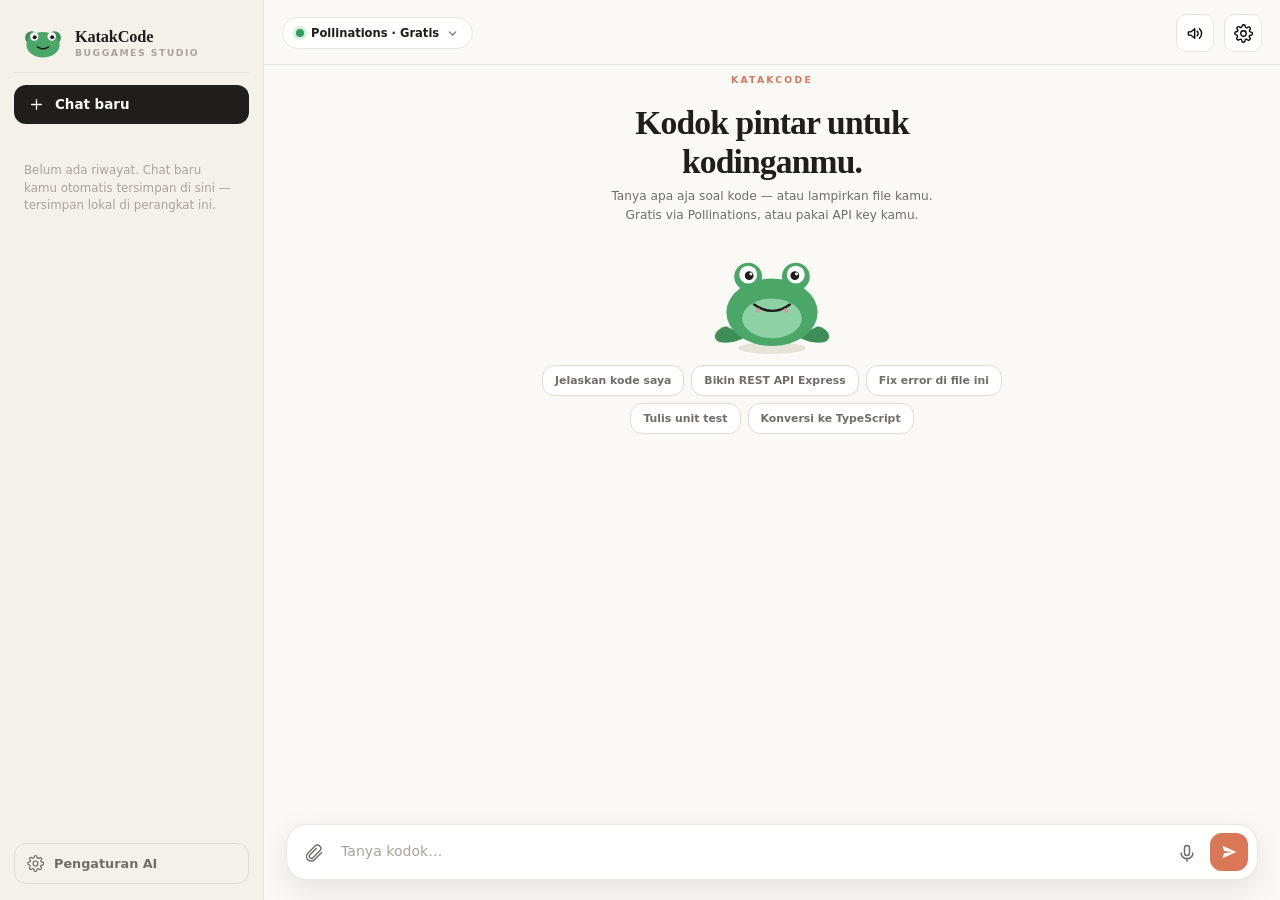
==== index.html @ 5122fc00 "KatakCode v1.0 - AI koding Buggames: Pollinations/OpenRouter/Gemini/OpenAI, streaming, lampiran doku" ====
<!DOCTYPE html>
<html lang="id">
<head>
<meta charset="UTF-8" />
<meta name="viewport" content="width=device-width, initial-scale=1.0, viewport-fit=cover" />
<meta name="theme-color" content="#faf9f5" />
<meta name="description" content="KatakCode — asisten AI koding besutan Buggames. Gratis via Pollinations atau API key kamu (OpenRouter/Gemini/OpenAI). Baca dokumen, streaming, riwayat chat, suara." />
<title>KatakCode — Kodok pintar untuk kodinganmu</title>
<link rel="manifest" href="manifest.webmanifest" />
<link rel="icon" type="image/png" href="icons/icon-192.png" />
<link rel="apple-touch-icon" href="icons/icon-192.png" />
<link rel="stylesheet" href="styles.css" />
</head>
<body>

<!-- ===== SVG SPRITE (tanpa emoji) ===== -->
<svg width="0" height="0" style="position:absolute" aria-hidden="true">
  <symbol id="i-menu" viewBox="0 0 24 24"><path fill="none" stroke="currentColor" stroke-width="1.8" stroke-linecap="round" d="M4 6h16M4 12h16M4 18h16"/></symbol>
  <symbol id="i-newchat" viewBox="0 0 24 24"><path fill="none" stroke="currentColor" stroke-width="1.8" stroke-linecap="round" d="M12 5v14M5 12h14"/></symbol>
  <symbol id="i-trash" viewBox="0 0 24 24"><path fill="none" stroke="currentColor" stroke-width="1.7" stroke-linecap="round" stroke-linejoin="round" d="M6 19a2 2 0 0 0 2 2h8a2 2 0 0 0 2-2V7H6zM19 4h-3.5l-1-1h-5l-1 1H5v2h14z"/></symbol>
  <symbol id="i-close" viewBox="0 0 24 24"><path fill="none" stroke="currentColor" stroke-width="1.8" stroke-linecap="round" d="M6 6l12 12M18 6L6 18"/></symbol>
  <symbol id="i-check" viewBox="0 0 24 24"><path fill="none" stroke="currentColor" stroke-width="2.2" stroke-linecap="round" stroke-linejoin="round" d="M4 12.5l6 6L20 6.5"/></symbol>
  <symbol id="i-attach" viewBox="0 0 24 24"><path fill="none" stroke="currentColor" stroke-width="1.7" stroke-linecap="round" stroke-linejoin="round" d="M21 11.5l-8.5 8.5a5.5 5.5 0 0 1-7.8-7.8l8.5-8.5a4 4 0 0 1 5.7 5.7l-8.5 8.5a2.5 2.5 0 0 1-3.5-3.5l7.8-7.8"/></symbol>
  <symbol id="i-file" viewBox="0 0 24 24"><path fill="none" stroke="currentColor" stroke-width="1.6" stroke-linecap="round" stroke-linejoin="round" d="M14 3H6a2 2 0 0 0-2 2v14a2 2 0 0 0 2 2h12a2 2 0 0 0 2-2V9z"/><path fill="none" stroke="currentColor" stroke-width="1.6" stroke-linecap="round" stroke-linejoin="round" d="M14 3v6h6"/></symbol>
  <symbol id="i-mic" viewBox="0 0 24 24"><rect x="9" y="3" width="6" height="12" rx="3" fill="none" stroke="currentColor" stroke-width="1.8"/><path fill="none" stroke="currentColor" stroke-width="1.8" stroke-linecap="round" d="M5 12a7 7 0 0 0 14 0M12 19v3"/></symbol>
  <symbol id="i-speaker" viewBox="0 0 24 24"><path fill="none" stroke="currentColor" stroke-width="1.7" stroke-linecap="round" stroke-linejoin="round" d="M3 10v4h3l5 4V6l-5 4zM14 9a4 4 0 0 1 0 6M17 6a8 8 0 0 1 0 12"/></symbol>
  <symbol id="i-send" viewBox="0 0 24 24"><path fill="currentColor" d="M3.4 20.4L21.8 12 3.4 3.6l2 6.9L17 12 5.4 13.5z"/></symbol>
  <symbol id="i-stop" viewBox="0 0 24 24"><rect x="7" y="7" width="10" height="10" rx="2.2" fill="#fff"/></symbol>
  <symbol id="i-copy" viewBox="0 0 24 24"><rect x="9" y="9" width="11" height="11" rx="2.2" fill="none" stroke="currentColor" stroke-width="1.6"/><path fill="none" stroke="currentColor" stroke-width="1.6" stroke-linecap="round" d="M5 15V5a2 2 0 0 1 2-2h10"/></symbol>
  <symbol id="i-gear" viewBox="0 0 24 24"><path fill="none" stroke="currentColor" stroke-width="1.7" stroke-linecap="round" stroke-linejoin="round" d="M12 15.5a3.5 3.5 0 1 0 0-7 3.5 3.5 0 0 0 0 7z"/><path fill="none" stroke="currentColor" stroke-width="1.7" stroke-linecap="round" stroke-linejoin="round" d="M19.4 15a1.7 1.7 0 0 0 .3 1.9l.1.1a2 2 0 1 1-2.9 2.9l-.1-.1a1.7 1.7 0 0 0-1.9-.3 1.7 1.7 0 0 0-1 1.5V21a2 2 0 1 1-4 0v-.2a1.7 1.7 0 0 0-1-1.5 1.7 1.7 0 0 0-1.9.3l-.1.1a2 2 0 1 1-2.9-2.9l.1-.1a1.7 1.7 0 0 0 .3-1.9 1.7 1.7 0 0 0-1.5-1H3a2 2 0 1 1 0-4h.2a1.7 1.7 0 0 0 1.5-1 1.7 1.7 0 0 0-.3-1.9l-.1-.1a2 2 0 1 1 2.9-2.9l.1.1a1.7 1.7 0 0 0 1.9.3 1.7 1.7 0 0 0 1-1.5V3a2 2 0 1 1 4 0v.2a1.7 1.7 0 0 0 1 1.5 1.7 1.7 0 0 0 1.9-.3l.1-.1a2 2 0 1 1 2.9 2.9l-.1.1a1.7 1.7 0 0 0-.3 1.9 1.7 1.7 0 0 0 1.5 1h.2a2 2 0 1 1 0 4h-.2a1.7 1.7 0 0 0-1.5 1z"/></symbol>
  <symbol id="i-chevron-down" viewBox="0 0 24 24"><path fill="none" stroke="currentColor" stroke-width="2" stroke-linecap="round" stroke-linejoin="round" d="M6 9l6 6 6-6"/></symbol>
  <symbol id="i-chevron-left" viewBox="0 0 24 24"><path fill="none" stroke="currentColor" stroke-width="2" stroke-linecap="round" stroke-linejoin="round" d="M15 6l-6 6 6 6"/></symbol>
  <symbol id="i-globe" viewBox="0 0 24 24"><circle cx="12" cy="12" r="9" fill="none" stroke="currentColor" stroke-width="1.7"/><path fill="none" stroke="currentColor" stroke-width="1.7" d="M3 12h18M12 3c2.5 2.6 4 5.7 4 9s-1.5 6.4-4 9c-2.5-2.6-4-5.7-4-9s1.5-6.4 4-9z"/></symbol>
  <symbol id="i-clock" viewBox="0 0 24 24"><circle cx="12" cy="12" r="8.5" fill="none" stroke="currentColor" stroke-width="1.7"/><path fill="none" stroke="currentColor" stroke-width="1.7" stroke-linecap="round" d="M12 7.5V12l3 2"/></symbol>
  <symbol id="i-refresh" viewBox="0 0 24 24"><path fill="none" stroke="currentColor" stroke-width="1.8" stroke-linecap="round" stroke-linejoin="round" d="M20 11a8 8 0 1 0-2.3 6.3M20 5v6h-6"/></symbol>
  <!-- Provider icons -->
  <symbol id="i-flower" viewBox="0 0 24 24"><g fill="none" stroke="currentColor" stroke-width="1.5" stroke-linejoin="round"><circle cx="12" cy="12" r="3.2"/><path d="M12 2.5c2 3 2 6 0 8-2-2-2-5 0-8zM12 21.5c-2-3-2-6 0-8 2 2 2 5 0 8zM2.5 12c3-2 6-2 8 0-2 2-5 2-8 0zM21.5 12c-3 2-6 2-8 0 2-2 5-2 8 0z"/></g></symbol>
  <symbol id="i-shuffle" viewBox="0 0 24 24"><path fill="none" stroke="currentColor" stroke-width="1.7" stroke-linecap="round" stroke-linejoin="round" d="M16 3h5v5M4 20L21 3M21 16v5h-5M15 15l6 6M4 4l5 5"/></symbol>
  <symbol id="i-sparkle" viewBox="0 0 24 24"><path fill="none" stroke="currentColor" stroke-width="1.6" stroke-linejoin="round" d="M12 2l2.6 6.4L21 11l-6.4 2.6L12 20l-2.6-6.4L3 11l6.4-2.6z"/></symbol>
  <symbol id="i-oai" viewBox="0 0 24 24"><circle cx="12" cy="12" r="8" fill="none" stroke="currentColor" stroke-width="1.8"/><circle cx="12" cy="12" r="3.4" fill="none" stroke="currentColor" stroke-width="1.6"/></symbol>
</svg>

<!-- ===== SIDEBAR (desktop) ===== -->
<aside class="sidebar">
  <div class="brand">
    <svg class="frog-mark" viewBox="0 0 48 42" aria-hidden="true">
      <ellipse cx="11" cy="15" rx="7.5" ry="7.5" fill="#3d8f57"/><ellipse cx="37" cy="15" rx="7.5" ry="7.5" fill="#3d8f57"/>
      <ellipse cx="24" cy="23" rx="19" ry="14.5" fill="#4aa768"/>
      <circle cx="14" cy="13.5" r="4.8" fill="#fff"/><circle cx="34" cy="13.5" r="4.8" fill="#fff"/>
      <circle cx="14.5" cy="14.4" r="2.3" fill="#1f1e1c"/><circle cx="34.5" cy="14.4" r="2.3" fill="#1f1e1c"/>
      <path d="M17.5 25.5q6.5 4.5 13 0" stroke="#1f1e1c" stroke-width="1.7" fill="none" stroke-linecap="round"/>
    </svg>
    <span class="brand-word">KatakCode<small>Buggames Studio</small></span>
  </div>
  <button class="new-chat" id="btnNewChat"><svg><use href="#i-newchat"/></svg>Chat baru</button>
  <div class="history" id="historyListDesk" aria-label="Riwayat chat"></div>
  <button class="side-settings" id="btnSettingsDesk"><svg><use href="#i-gear"/></svg>Pengaturan AI</button>
</aside>

<!-- ===== AREA CHAT ===== -->
<main class="chat-area">

  <header class="topbar">
    <button class="sq-btn mobile-only" id="btnMenu" aria-label="Riwayat"><svg><use href="#i-menu"/></svg></button>
    <button class="model-pill" id="modelPill" aria-label="Ganti provider AI">
      <span class="dot"></span>
      <span id="modelPillText">Pollinations · Gratis</span>
      <svg class="chev"><use href="#i-chevron-down"/></svg>
    </button>
    <div style="flex:1"></div>
    <button class="sq-btn" id="btnSpeak" aria-label="Baca/balikkan suara AI" aria-pressed="false"><svg><use href="#i-speaker"/></svg></button>
    <button class="sq-btn desktop-only" id="btnSettingsTop" aria-label="Pengaturan AI"><svg><use href="#i-gear"/></svg></button>
  </header>

  <!-- Drawer riwayat (mobile) -->
  <div class="history-drawer" id="historyDrawer" hidden>
    <div class="drawer-head"><span>Riwayat</span><button class="sq-btn small" id="btnCloseHistory" aria-label="Tutup"><svg><use href="#i-close"/></svg></button></div>
    <button class="new-chat drawer-new" id="btnNewChatMobile"><svg><use href="#i-newchat"/></svg>Chat baru</button>
    <div class="history" id="historyListMobile"></div>
  </div>

  <!-- Empty state -->
  <div class="empty-state" id="emptyState">
    <p class="kicker">KATAKCODE</p>
    <h1 class="headline">Kodok pintar untuk<br/>kodinganmu.</h1>
    <p class="head-sub">Tanya apa aja soal kode — atau lampirkan file kamu.<br/>Gratis via Pollinations, atau pakai API key kamu.</p>
    <div class="frog-hero" id="frogHero"></div>
    <div class="suggest" id="suggestRow">
      <button class="chip">Jelaskan kode saya</button>
      <button class="chip">Bikin REST API Express</button>
      <button class="chip">Fix error di file ini</button>
      <button class="chip">Tulis unit test</button>
      <button class="chip">Konversi ke TypeScript</button>
    </div>
  </div>

  <!-- Daftar pesan -->
  <div class="messages" id="messages" aria-live="polite"></div>

  <!-- Composer -->
  <div class="composer" id="composer">
    <div class="attach-row" id="attachRow" hidden></div>
    <div class="input-row">
      <button class="cicon" id="btnAttach" aria-label="Lampirkan file kode/dokumen"><svg><use href="#i-attach"/></svg></button>
      <textarea id="input" rows="1" placeholder="Tanya kodok…" aria-label="Ketik pertanyaan"></textarea>
      <button class="cicon" id="btnMic" aria-label="Dikte suara"><svg><use href="#i-mic"/></svg></button>
      <button class="send" id="btnSend" aria-label="Kirim"><svg><use href="#i-send"/></svg></button>
      <button class="stop" id="btnStop" aria-label="Hentikan" hidden><svg><use href="#i-stop"/></svg></button>
    </div>
  </div>
</main>

<input type="file" id="fileInput" accept=".js,.ts,.jsx,.tsx,.py,.java,.c,.cpp,.h,.cs,.go,.rs,.rb,.php,.swift,.kt,.html,.css,.scss,.vue,.svelte,.json,.md,.txt,.yml,.yaml,.toml,.sql,.env,.gitignore,.sh,.bat,.ps1" multiple hidden />

<!-- ===== PENGATURAN AI (layar penuh) ===== -->
<div class="settings-view" id="settingsView" hidden role="dialog" aria-label="Pengaturan AI">
  <div class="settings-head">
    <button class="sq-btn" id="btnCloseSettings" aria-label="Tutup"><svg><use href="#i-chevron-left"/></svg></button>
    <span class="settings-title">Pilih otak kodok</span>
    <span style="width:38px"></span>
  </div>
  <div class="settings-body">
    <p class="settings-sub"><b>Pollinations</b> gratis tanpa key (±1 balasan / 45 detik per IP). Mau lebih pintar &amp; cepat? Pakai API key kamu — tersimpan hanya di perangkat ini.</p>

    <div class="provider-list" id="providerList"></div>

    <div class="key-box">
      <label for="apiKeyInput" id="apiKeyLabel">API KEY</label>
      <input type="password" id="apiKeyInput" autocomplete="off" spellcheck="false" placeholder="sk-…" />
      <label for="modelInput" id="modelLabel" style="margin-top:10px">MODEL</label>
      <input type="text" id="modelInput" autocomplete="off" spellcheck="false" placeholder="nama-model" />
      <label class="grounding-row" id="groundingRow" hidden>
        <input type="checkbox" id="groundingToggle" />
        <span><b>Mode Web (Gemini Google Search)</b><small>Jawaban AI selalu terbaru dengan sumber dari internet</small></span>
      </label>
    </div>

    <p class="note">Key kamu tidak pernah dikirim ke server KatakCode (memang tidak ada servernya). Key langsung ditembak ke provider pilihanmu. Hapus key kapan pun di sini.</p>

    <button class="btn-danger-ghost" id="btnClearHistory"><svg><use href="#i-trash"/></svg>Hapus semua riwayat</button>

    <p class="credit">KatakCode · Buggames Studio · PWA lokal-dulu · <span id="appVersion">v1.0</span></p>
  </div>
</div>

<div class="toast" id="toast" role="status" aria-live="polite"></div>

<script src="app.js"></script>
</body>
</html>
---- styles.css ----
:root {
  --cream: #faf9f5;
  --panel: #ffffff;
  --panel-2: #f5f4ee;
  --ink: #1f1e1c;
  --dim: #6f6e69;
  --faint: #a8a49a;
  --line: #e8e6df;
  --line-2: #dedbd0;
  --coral: #d97757;
  --coral-deep: #b8502f;
  --coral-soft: #f5e0d5;
  --code-bg: #26241f;
  --code-panel: #1d1b17;
  --code-ink: #e8e4d8;
  --code-line: #3a382f;
  --ok: #2e9e5b;
  --sidebar-w: 264px;
  --serif: ui-serif, Georgia, 'Times New Roman', serif;
  --sans: -apple-system, 'Segoe UI', system-ui, sans-serif;
  --mono: 'SF Mono', 'Cascadia Code', Consolas, monospace;
}

* { box-sizing: border-box; -webkit-tap-highlight-color: transparent; }
[hidden] { display: none !important; }
html, body { height: 100%; }

body {
  margin: 0;
  background: var(--cream);
  color: var(--ink);
  font-family: var(--serif);
  overflow: hidden;
}

:focus-visible { outline: 2px solid var(--coral); outline-offset: 2px; }

/* ================= SIDEBAR (desktop) ================= */
.sidebar {
  display: none;
  position: fixed; left: 0; top: 0; bottom: 0; width: var(--sidebar-w);
  background: #f3f1e9; border-right: 1px solid var(--line);
  flex-direction: column; gap: 12px; padding: 20px 14px 16px; z-index: 10;
}
.brand { display: flex; align-items: center; gap: 11px; padding: 4px 8px 10px; border-bottom: 1px solid var(--line); }
.frog-mark { width: 42px; height: 38px; }
.brand-word { font-size: 1.02rem; font-weight: 700; letter-spacing: -0.01em; line-height: 1.05; }
.brand-word small { display: block; font-family: var(--sans); font-size: .58rem; font-weight: 700; letter-spacing: .16em; color: var(--faint); text-transform: uppercase; margin-top: 3px; }

.new-chat {
  display: flex; align-items: center; gap: 10px; width: 100%;
  background: var(--ink); color: var(--cream); border: 0; border-radius: 12px;
  padding: 11px 14px; font-family: var(--sans); font-size: .84rem; font-weight: 650;
  cursor: pointer; transition: transform .12s, background .15s;
}
.new-chat:hover { background: #000; }
.new-chat:active { transform: scale(.97); }
.new-chat svg { width: 17px; height: 17px; stroke: currentColor; fill: none; }

.history { flex: 1; overflow-y: auto; display: flex; flex-direction: column; gap: 2px; min-height: 0; padding-right: 2px; scrollbar-width: thin; }
.history::-webkit-scrollbar { width: 5px; }
.history::-webkit-scrollbar-thumb { background: var(--line-2); border-radius: 4px; }
.hist-group { font-family: var(--sans); font-size: .58rem; font-weight: 800; letter-spacing: .14em; color: var(--faint); text-transform: uppercase; padding: 12px 8px 5px; }
.hist-item {
  display: flex; align-items: center; gap: 8px; background: transparent; border: 0;
  border-radius: 9px; padding: 8px 9px; cursor: pointer; text-align: left;
  font-family: var(--sans); font-size: .8rem; color: var(--ink); transition: background .12s;
}
.hist-item:hover { background: #ebe9df; }
.hist-item.active { background: var(--coral-soft); }
.hist-title { flex: 1; min-width: 0; white-space: nowrap; overflow: hidden; text-overflow: ellipsis; }
.hist-del { background: none; border: 0; opacity: 0; color: var(--dim); cursor: pointer; width: 26px; height: 26px; border-radius: 7px; display: grid; place-items: center; flex: 0 0 auto; }
.hist-item:hover .hist-del { opacity: 1; }
.hist-del svg { width: 15px; height: 15px; }
.hist-empty { font-family: var(--sans); font-size: .74rem; color: var(--faint); padding: 14px 10px; line-height: 1.5; }

.side-settings {
  display: flex; align-items: center; gap: 10px; background: none; border: 1px solid var(--line-2);
  border-radius: 12px; color: var(--dim); padding: 11px 12px; cursor: pointer;
  font-family: var(--sans); font-size: .8rem; font-weight: 600; transition: all .15s;
}
.side-settings:hover { color: var(--ink); border-color: #cfccc0; }
.side-settings svg { width: 17px; height: 17px; }

/* ================= AREA CHAT ================= */
.chat-area {
  position: fixed; top: 0; left: 0; right: 0; bottom: 0;
  display: flex; flex-direction: column;
  max-width: 860px; margin: 0 auto;
}

.topbar {
  display: flex; align-items: center; gap: 8px;
  padding: calc(10px + env(safe-area-inset-top)) 12px 8px;
  border-bottom: 1px solid var(--line);
  position: relative; z-index: 5; background: var(--cream);
}
.sq-btn { width: 38px; height: 38px; border-radius: 10px; border: 1px solid var(--line); background: var(--panel); display: grid; place-items: center; cursor: pointer; transition: background .15s; }
.sq-btn:hover { background: var(--panel-2); }
.sq-btn svg { width: 19px; height: 19px; }
.sq-btn.small { width: 32px; height: 32px; }
.desktop-only { display: none; }

.model-pill {
  display: flex; align-items: center; gap: 7px; background: var(--panel);
  border: 1px solid var(--line); border-radius: 999px; padding: 8px 13px;
  font-family: var(--sans); font-size: .72rem; font-weight: 650; color: var(--ink);
  cursor: pointer; max-width: 62vw; white-space: nowrap; overflow: hidden; transition: border-color .15s;
}
.model-pill:hover { border-color: var(--line-2); }
.model-pill .dot { width: 8px; height: 8px; border-radius: 50%; background: var(--ok); box-shadow: 0 0 0 3px rgba(46,158,91,.18); flex: 0 0 auto; }
.model-pill .chev { width: 13px; height: 13px; flex: 0 0 auto; color: var(--dim); }

/* ================= HISTORY DRAWER (mobile) ================= */
.history-drawer {
  position: absolute; top: 58px; left: 10px; right: 10px; z-index: 30;
  background: var(--panel); border: 1px solid var(--line); border-radius: 16px;
  box-shadow: 0 24px 60px rgba(31,30,28,.22); padding: 10px; max-height: 68vh;
  display: flex; flex-direction: column; overflow: hidden; animation: drawerIn .22s ease;
}
@keyframes drawerIn { from { opacity: 0; transform: translateY(-8px); } to { opacity: 1; transform: none; } }
.drawer-head { display: flex; justify-content: space-between; align-items: center; padding: 2px 6px 8px; border-bottom: 1px solid var(--line); }
.drawer-head span { font-family: var(--sans); font-size: .78rem; font-weight: 750; }
.drawer-new { margin: 8px 2px 6px; }

/* ================= EMPTY STATE ================= */
.empty-state {
  flex: 1; display: none; flex-direction: column; align-items: center; justify-content: center;
  text-align: center; padding: 8px 18px 12px; overflow-y: auto; gap: 0;
}
.empty-state.visible { display: flex; }
.kicker { font-family: var(--sans); font-size: .58rem; font-weight: 800; letter-spacing: .24em; color: var(--coral); }
.headline { font-size: 1.72rem; letter-spacing: -0.025em; line-height: 1.14; margin: 10px 0 6px; font-weight: 700; }
.head-sub { font-family: var(--sans); font-size: .76rem; color: var(--dim); line-height: 1.55; margin: 0; }
.frog-hero { margin: 4px 0 2px; min-height: 128px; display: grid; place-items: center; }
.suggest { display: flex; flex-wrap: wrap; gap: 7px; justify-content: center; margin-top: 6px; max-width: 460px; }
.chip { border: 1px solid var(--line-2); background: var(--panel); border-radius: 12px; padding: 8px 12px; font-family: var(--sans); font-size: .68rem; font-weight: 550; color: var(--dim); cursor: pointer; transition: all .15s; }
.chip:hover { border-color: var(--coral); color: var(--coral-deep); transform: translateY(-1px); }

/* ================= KODOK ANIMATIONS ================= */
@keyframes frogJump {
  0%,100% { transform: translateY(0) scale(1,1); }
  30%     { transform: translateY(-16px) scale(.94,1.07); }
  46%     { transform: translateY(0) scale(1.09,.87); }
  60%     { transform: translateY(-5px) scale(.98,1.03); }
}
.frog-jump { animation: frogJump 1.55s ease-in-out infinite; transform-origin: 50% 100%; }

@keyframes frogBob { 0%,100% { transform: translateY(0); } 50% { transform: translateY(-2px); } }
@keyframes handTap { 0%,100% { transform: translateY(0); } 50% { transform: translateY(1.7px); } }
@keyframes enterFlash { 0%,100% { fill:#d8d4c8; } 40% { fill:#e6c26b; } }
.frog-type { animation: frogBob .45s ease-in-out infinite; }
.frog-type .hand { animation: handTap .28s ease-in-out infinite; }
.frog-type .hand.r { animation-delay: .14s; }
.frog-type .enter-key { animation: enterFlash .9s ease-in-out infinite; }
.frog-type .enter-text { animation: enterFlash .9s ease-in-out infinite; }

@keyframes docPage { 0%,100% { transform: none; } 40% { transform: translateY(-2.5px) ; } }
@keyframes pageShimmer { 0%,100% { opacity:.55; } 50% { opacity:1; } }
.frog-doc { animation: docPage 1.8s ease-in-out infinite; }
.frog-doc .code-line { animation: pageShimmer 1.1s ease-in-out infinite; }
.frog-doc .code-line.l2 { animation-delay: .25s; }
.frog-doc .code-line.l3 { animation-delay: .5s; }

@keyframes frogShake { 0%,100% { transform: translateX(0) rotate(0); } 20% { transform: translateX(-4px) rotate(-6deg); } 40% { transform: translateX(4px) rotate(5deg); } 60% { transform: translateX(-3px) rotate(-3deg); } 80% { transform: translateX(3px) rotate(2deg); } }
.frog-dizzy { animation: frogShake .55s ease-in-out 3; }

.think-dots { display: inline-flex; gap: 4px; align-items: center; margin-left: 6px; }
.think-dots i { width: 5px; height: 5px; border-radius: 50%; background: var(--dim); animation: dotBounce 1.1s ease-in-out infinite; }
.think-dots i:nth-child(2) { animation-delay: .18s; }
.think-dots i:nth-child(3) { animation-delay: .36s; }
@keyframes dotBounce { 0%,100% { transform: translateY(0); opacity:.5; } 40% { transform: translateY(-4px); opacity:1; } }

/* ================= MESSAGES ================= */
.messages {
  flex: 1; overflow-y: auto; padding: 14px 12px 8px;
  scrollbar-width: thin; display: flex; flex-direction: column;
}
.messages.has-content { display: flex; }
.msg { margin: 0 0 12px; animation: msgIn .3s ease; }
@keyframes msgIn { from { opacity: 0; transform: translateY(10px); } to { opacity: 1; transform: none; } }
.msg.user { display: flex; justify-content: flex-end; }
.msg.assistant { display: flex; flex-direction: column; align-items: flex-start; }

.bubble { max-width: 86%; padding: 10px 13px; border-radius: 17px; font-family: var(--sans); font-size: .83rem; line-height: 1.52; white-space: pre-wrap; word-wrap: break-word; }
.msg.user .bubble { background: var(--coral-soft); border: 1px solid #eccbb9; color: #462414; border-bottom-right-radius: 6px; }
.msg.assistant .bubble { background: var(--panel); border: 1px solid var(--line); border-bottom-left-radius: 6px; }
.msg.error .bubble { background: #fdf0ee; border-color: #ecc6c0; color: #8c2f21; font-family: var(--sans); font-size: .8rem; }

.attach-chips { display: flex; flex-wrap: wrap; gap: 6px; margin: 0 4px 6px; justify-content: flex-end; }
.file-chip { display: flex; align-items: center; gap: 7px; background: var(--panel); border: 1px solid var(--line); border-radius: 10px; padding: 6px 9px; font-family: var(--sans); font-size: .65rem; color: var(--dim); max-width: 230px; }
.file-chip svg { width: 14px; height: 14px; flex: 0 0 auto; color: var(--coral-deep); }
.file-chip b { color: var(--ink); white-space: nowrap; overflow: hidden; text-overflow: ellipsis; font-weight: 650; }
.msg-assistant-tools { display: flex; gap: 6px; margin: 5px 3px 0; }
.tool-btn { background: none; border: 0; color: var(--faint); width: 29px; height: 29px; border-radius: 8px; display: grid; place-items: center; cursor: pointer; }
.tool-btn:hover { color: var(--ink); background: var(--panel-2); }
.tool-btn svg { width: 16px; height: 16px; }
.tool-btn.on { color: var(--coral-deep); background: var(--coral-soft); }

/* Link card */
.link-card { display: inline-flex; align-items: center; gap: 9px; background: #eef3fb; border: 1px solid #d3e0f4; border-radius: 12px; padding: 6px 10px; margin: 2px 0; text-decoration: none; max-width: 100%; }
.link-card img { width: 17px; height: 17px; flex: 0 0 auto; }
.link-url { color: #1a5dc4; font-family: var(--sans); font-size: .72rem; font-weight: 600; white-space: nowrap; overflow: hidden; text-overflow: ellipsis; }

/* Code block */
.codeblock { background: var(--code-bg); border: 1px solid var(--code-line); border-radius: 14px; overflow: hidden; margin: 9px 0; }
.code-head { display: flex; justify-content: space-between; align-items: center; padding: 7px 12px; background: var(--code-panel); border-bottom: 1px solid var(--code-line); font-family: var(--sans); font-size: .62rem; color: #a8a49a; }
.copy-btn { background: none; border: 1px solid var(--code-line); color: #c8c4b8; border-radius: 7px; font-size: .6rem; padding: 4px 9px; cursor: pointer; font-family: var(--sans); }
.copy-btn:hover { color: #fff; border-color: #57544a; }
.codeblock pre { padding: 11px 13px; font-size: .67rem; line-height: 1.62; color: var(--code-ink); overflow-x: auto; margin: 0; font-family: var(--mono); }
.tok-k { color: #e8a13a; } .tok-s { color: #9fce8f; } .tok-c { color: #8a867a; font-style: italic; } .tok-f { color: #8ab4ff; } .tok-n { color: #d8a5ff; }

.typing-caret { display: inline-block; width: 8px; height: 15px; background: var(--code-ink); vertical-align: -2px; animation: caretBlink 1s steps(1) infinite; border-radius: 1px; }
@keyframes caretBlink { 50% { opacity: 0; } }

/* Thinking row */
.think-row { display: flex; align-items: center; gap: 10px; margin: 2px 2px 10px; animation: msgIn .3s ease; }
.think-txt { font-family: var(--sans); font-size: .66rem; color: var(--dim); display: flex; align-items: center; letter-spacing: .02em; }

/* ================= COMPOSER ================= */
.composer {
  margin: 4px 10px calc(10px + env(safe-area-inset-bottom));
  background: var(--panel); border: 1px solid var(--line); border-radius: 21px;
  box-shadow: 0 10px 30px rgba(31,30,28,.10); padding: 8px 9px; position: relative; z-index: 5;
}
.attach-row { display: flex; gap: 7px; flex-wrap: wrap; padding: 2px 4px 8px; }
.attach-row .file-chip { max-width: 220px; padding-right: 7px; }
.attach-row .file-chip button { background: none; border: 0; color: var(--faint); cursor: pointer; display: grid; place-items: center; padding: 0; width: 18px; height: 18px; }
.attach-row .file-chip button svg { width: 13px; height: 13px; stroke-width: 2; }

.input-row { display: flex; align-items: flex-end; gap: 5px; }
.cicon { width: 36px; height: 36px; border: 0; background: none; display: grid; place-items: center; cursor: pointer; border-radius: 11px; color: var(--dim); flex: 0 0 auto; }
.cicon:hover { background: var(--panel-2); color: var(--ink); }
.cicon svg { width: 20px; height: 20px; }
#input {
  flex: 1; border: 0; outline: 0; background: none; resize: none;
  font-family: var(--sans); font-size: .88rem; color: var(--ink);
  padding: 9px 4px; max-height: 150px; line-height: 1.4;
}
#input::placeholder { color: var(--faint); }
.send, .stop { width: 38px; height: 38px; border-radius: 12px; border: 0; display: grid; place-items: center; cursor: pointer; flex: 0 0 auto; transition: transform .12s; }
.send { background: var(--coral); }
.stop { background: #b3261e; }
.send svg, .stop svg { width: 18px; height: 18px; }
.send:active, .stop:active { transform: scale(.92); }
.stop svg { fill: #fff; }
.send { color: #fff; }

/* ================= SETTINGS VIEW ================= */
.settings-view {
  position: fixed; inset: 0; z-index: 60; background: var(--cream);
  display: flex; flex-direction: column;
  animation: settingsIn .28s ease;
}
@keyframes settingsIn { from { opacity: 0; transform: translateY(26px); } to { opacity: 1; transform: none; } }
.settings-head { display: flex; align-items: center; justify-content: space-between; padding: calc(10px + env(safe-area-inset-top)) 14px 10px; border-bottom: 1px solid var(--line); }
.settings-title { font-family: var(--sans); font-size: .92rem; font-weight: 750; letter-spacing: -0.01em; }
.settings-body { flex: 1; overflow-y: auto; padding: 16px 16px 34px; max-width: 620px; width: 100%; margin: 0 auto; }
.settings-sub { font-family: var(--sans); font-size: .75rem; color: var(--dim); line-height: 1.6; margin: 2px 2px 14px; }

.provider-list { display: flex; flex-direction: column; gap: 8px; }
.provider { display: flex; align-items: center; gap: 12px; border: 1px solid var(--line); background: var(--panel); border-radius: 15px; padding: 12px; cursor: pointer; transition: all .15s; text-align: left; }
.provider:hover { border-color: var(--line-2); transform: translateY(-1px); }
.provider.on { border-color: var(--coral); background: #fdf1e8; box-shadow: 0 0 0 1.2px var(--coral) inset; }
.prov-ic { width: 40px; height: 40px; border-radius: 11px; display: grid; place-items: center; border: 1px solid var(--line); color: var(--dim); flex: 0 0 auto; }
.prov-ic svg { width: 22px; height: 22px; }
.provider.on .prov-ic { background: var(--coral); border-color: var(--coral); color: #fff; }
.prov-meta { flex: 1; min-width: 0; }
.prov-meta b { font-family: var(--sans); font-size: .83rem; display: block; }
.prov-meta small { display: block; font-family: var(--sans); font-size: .63rem; color: var(--dim); margin-top: 2px; line-height: 1.4; }
.radio { width: 20px; height: 20px; border-radius: 50%; border: 2px solid #d8d4c8; flex: 0 0 auto; }
.provider.on .radio { border-color: var(--coral); background: radial-gradient(circle at center, var(--coral) 46%, transparent 50%); }

.key-box { background: var(--panel); border: 1px solid var(--line); border-radius: 15px; padding: 12px 13px; margin: 12px 0; }
.key-box label { font-family: var(--sans); font-size: .6rem; font-weight: 800; letter-spacing: .12em; color: var(--faint); display: block; margin-bottom: 5px; }
.key-box input { width: 100%; background: var(--cream); border: 1px solid var(--line); border-radius: 11px; padding: 11px 12px; outline: 0; font-family: var(--mono); font-size: .74rem; color: var(--ink); }
.key-box input:focus { border-color: var(--coral); }
.key-box input::placeholder { color: #c4c1b5; }

.grounding-row { display: flex; align-items: flex-start; gap: 11px; margin-top: 12px; padding: 11px 12px; border-radius: 12px; background: var(--panel-2); cursor: pointer; }
.grounding-row input { width: 19px; height: 19px; accent-color: var(--coral); margin-top: 2px; flex: 0 0 auto; }
.grounding-row b { font-family: var(--sans); font-size: .78rem; display: block; }
.grounding-row small { font-family: var(--sans); font-size: .64rem; color: var(--dim); display: block; margin-top: 3px; line-height: 1.5; }

.note { font-family: var(--sans); font-size: .64rem; color: var(--dim); line-height: 1.6; margin: 4px 2px 14px; }
.btn-danger-ghost { display: flex; align-items: center; gap: 9px; background: none; border: 1px solid #ecd4cf; color: #a9442f; border-radius: 12px; padding: 10px 14px; font-family: var(--sans); font-size: .76rem; font-weight: 650; cursor: pointer; }
.btn-danger-ghost:hover { background: #fdf0ee; }
.btn-danger-ghost svg { width: 17px; height: 17px; }
.credit { text-align: center; font-family: var(--sans); font-size: .62rem; color: var(--faint); margin-top: 18px; }

/* ================= TOAST ================= */
.toast {
  position: fixed; left: 50%; bottom: 96px; transform: translate(-50%, 14px);
  background: var(--ink); color: var(--cream); z-index: 80;
  font-family: var(--sans); font-size: .76rem; font-weight: 550;
  padding: 10px 17px; border-radius: 12px; opacity: 0; pointer-events: none;
  transition: all .25s; max-width: 88vw; white-space: nowrap;
}
.toast.show { opacity: 1; transform: translate(-50%, 0); }

/* ================= DESKTOP ================= */
@media (min-width: 900px) {
  .sidebar { display: flex; }
  .chat-area { left: var(--sidebar-w); max-width: none; }
  .headline { font-size: 2.1rem; }
  .mobile-only { display: none; }
  .desktop-only { display: grid; }
  .topbar { padding: 14px 18px 12px; gap: 10px; }
  .messages { padding: 20px 26px 10px; }
  .composer { margin: 4px 22px 20px; }
  .bubble { max-width: 78%; font-size: .87rem; }
  .history-drawer { display: none; }
  .model-pill { max-width: none; }
  .toast { bottom: 30px; }
}
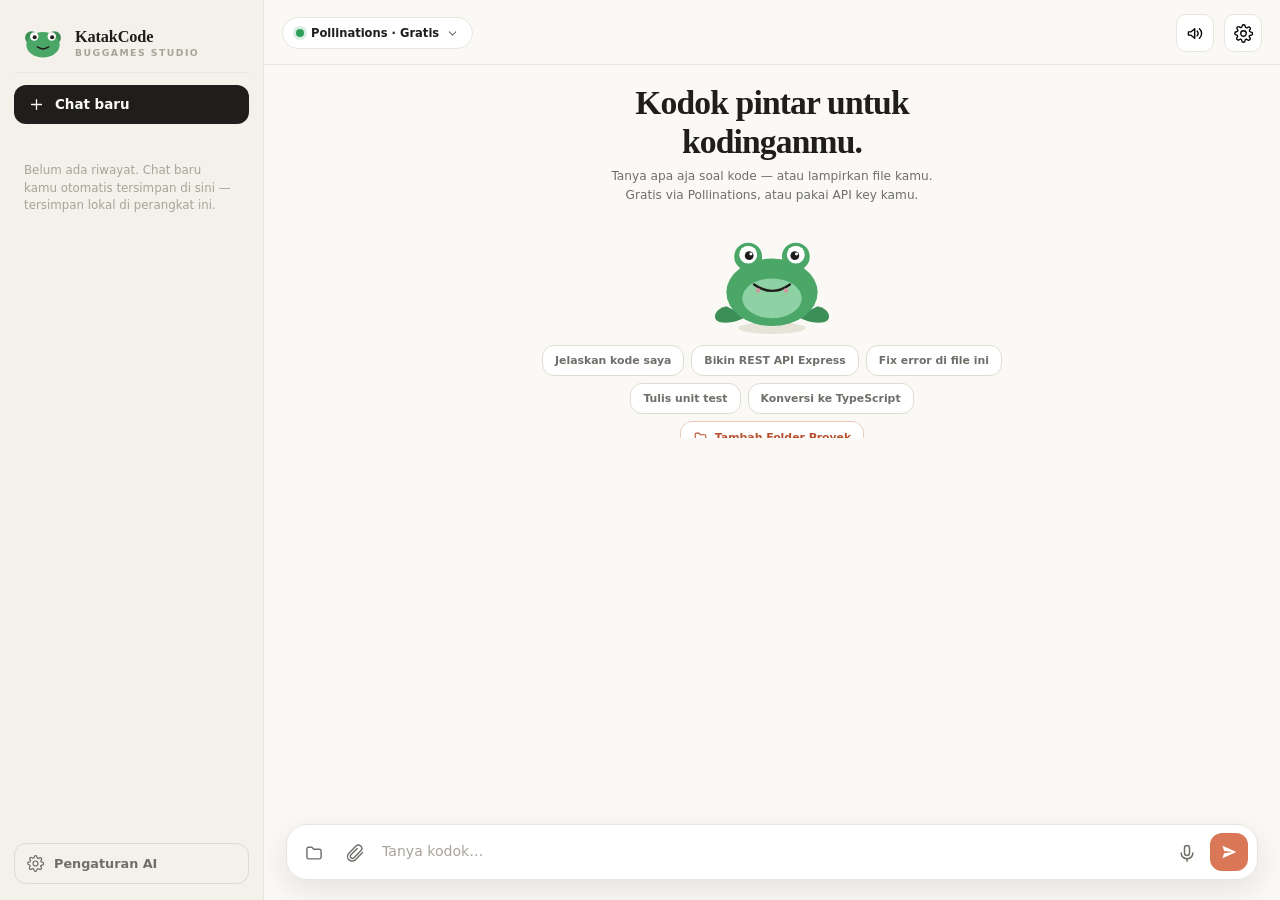
==== commit 2cea38a3: "Tambah tombol Folder Proyek (webkitdirectory) - struktur & isi proyek jadi konteks AI" ====
--- a/index.html
+++ b/index.html
@@ -18,6 +18,7 @@
   <symbol id="i-menu" viewBox="0 0 24 24"><path fill="none" stroke="currentColor" stroke-width="1.8" stroke-linecap="round" d="M4 6h16M4 12h16M4 18h16"/></symbol>
   <symbol id="i-newchat" viewBox="0 0 24 24"><path fill="none" stroke="currentColor" stroke-width="1.8" stroke-linecap="round" d="M12 5v14M5 12h14"/></symbol>
   <symbol id="i-trash" viewBox="0 0 24 24"><path fill="none" stroke="currentColor" stroke-width="1.7" stroke-linecap="round" stroke-linejoin="round" d="M6 19a2 2 0 0 0 2 2h8a2 2 0 0 0 2-2V7H6zM19 4h-3.5l-1-1h-5l-1 1H5v2h14z"/></symbol>
+  <symbol id="i-folder" viewBox="0 0 24 24"><path fill="none" stroke="currentColor" stroke-width="1.7" stroke-linecap="round" stroke-linejoin="round" d="M3.5 7a2 2 0 0 1 2-2h4l2 2.5h7a2 2 0 0 1 2 2V17a2 2 0 0 1-2 2h-13a2 2 0 0 1-2-2z"/></symbol>
   <symbol id="i-close" viewBox="0 0 24 24"><path fill="none" stroke="currentColor" stroke-width="1.8" stroke-linecap="round" d="M6 6l12 12M18 6L6 18"/></symbol>
   <symbol id="i-check" viewBox="0 0 24 24"><path fill="none" stroke="currentColor" stroke-width="2.2" stroke-linecap="round" stroke-linejoin="round" d="M4 12.5l6 6L20 6.5"/></symbol>
   <symbol id="i-attach" viewBox="0 0 24 24"><path fill="none" stroke="currentColor" stroke-width="1.7" stroke-linecap="round" stroke-linejoin="round" d="M21 11.5l-8.5 8.5a5.5 5.5 0 0 1-7.8-7.8l8.5-8.5a4 4 0 0 1 5.7 5.7l-8.5 8.5a2.5 2.5 0 0 1-3.5-3.5l7.8-7.8"/></symbol>
@@ -91,6 +92,7 @@
       <button class="chip">Fix error di file ini</button>
       <button class="chip">Tulis unit test</button>
       <button class="chip">Konversi ke TypeScript</button>
+      <button class="chip chip-project" id="emptyAddProject"><svg><use href="#i-folder"/></svg>Tambah Folder Proyek</button>
     </div>
   </div>
 
@@ -101,7 +103,8 @@
   <div class="composer" id="composer">
     <div class="attach-row" id="attachRow" hidden></div>
     <div class="input-row">
-      <button class="cicon" id="btnAttach" aria-label="Lampirkan file kode/dokumen"><svg><use href="#i-attach"/></svg></button>
+      <button class="cicon" id="btnProject" aria-label="Tambah folder proyek" title="Tambah folder proyek"><svg><use href="#i-folder"/></svg></button>
+      <button class="cicon" id="btnAttach" aria-label="Lampirkan file kode/dokumen" title="Lampirkan file"><svg><use href="#i-attach"/></svg></button>
       <textarea id="input" rows="1" placeholder="Tanya kodok…" aria-label="Ketik pertanyaan"></textarea>
       <button class="cicon" id="btnMic" aria-label="Dikte suara"><svg><use href="#i-mic"/></svg></button>
       <button class="send" id="btnSend" aria-label="Kirim"><svg><use href="#i-send"/></svg></button>
@@ -111,6 +114,7 @@
 </main>
 
 <input type="file" id="fileInput" accept=".js,.ts,.jsx,.tsx,.py,.java,.c,.cpp,.h,.cs,.go,.rs,.rb,.php,.swift,.kt,.html,.css,.scss,.vue,.svelte,.json,.md,.txt,.yml,.yaml,.toml,.sql,.env,.gitignore,.sh,.bat,.ps1" multiple hidden />
+<input type="file" id="projectInput" webkitdirectory multiple hidden />
 
 <!-- ===== PENGATURAN AI (layar penuh) ===== -->
 <div class="settings-view" id="settingsView" hidden role="dialog" aria-label="Pengaturan AI">
--- a/styles.css
+++ b/styles.css
@@ -224,6 +224,11 @@
   box-shadow: 0 10px 30px rgba(31,30,28,.10); padding: 8px 9px; position: relative; z-index: 5;
 }
 .attach-row { display: flex; gap: 7px; flex-wrap: wrap; padding: 2px 4px 8px; }
+.project-chip { background: #fdf1e8; border-color: #eccbb9; color: var(--coral-deep); }
+.project-chip svg { color: var(--coral); }
+.project-chip b { color: var(--coral-deep); max-width: 110px; overflow: hidden; text-overflow: ellipsis; white-space: nowrap; }
+.chip-project { display: inline-flex; align-items: center; gap: 7px; color: var(--coral-deep); border-color: #eccbb9; }
+.chip-project svg { width: 15px; height: 15px; stroke: var(--coral); stroke-width: 1.8; fill: none; stroke-linecap: round; stroke-linejoin: round; }
 .attach-row .file-chip { max-width: 220px; padding-right: 7px; }
 .attach-row .file-chip button { background: none; border: 0; color: var(--faint); cursor: pointer; display: grid; place-items: center; padding: 0; width: 18px; height: 18px; }
 .attach-row .file-chip button svg { width: 13px; height: 13px; stroke-width: 2; }
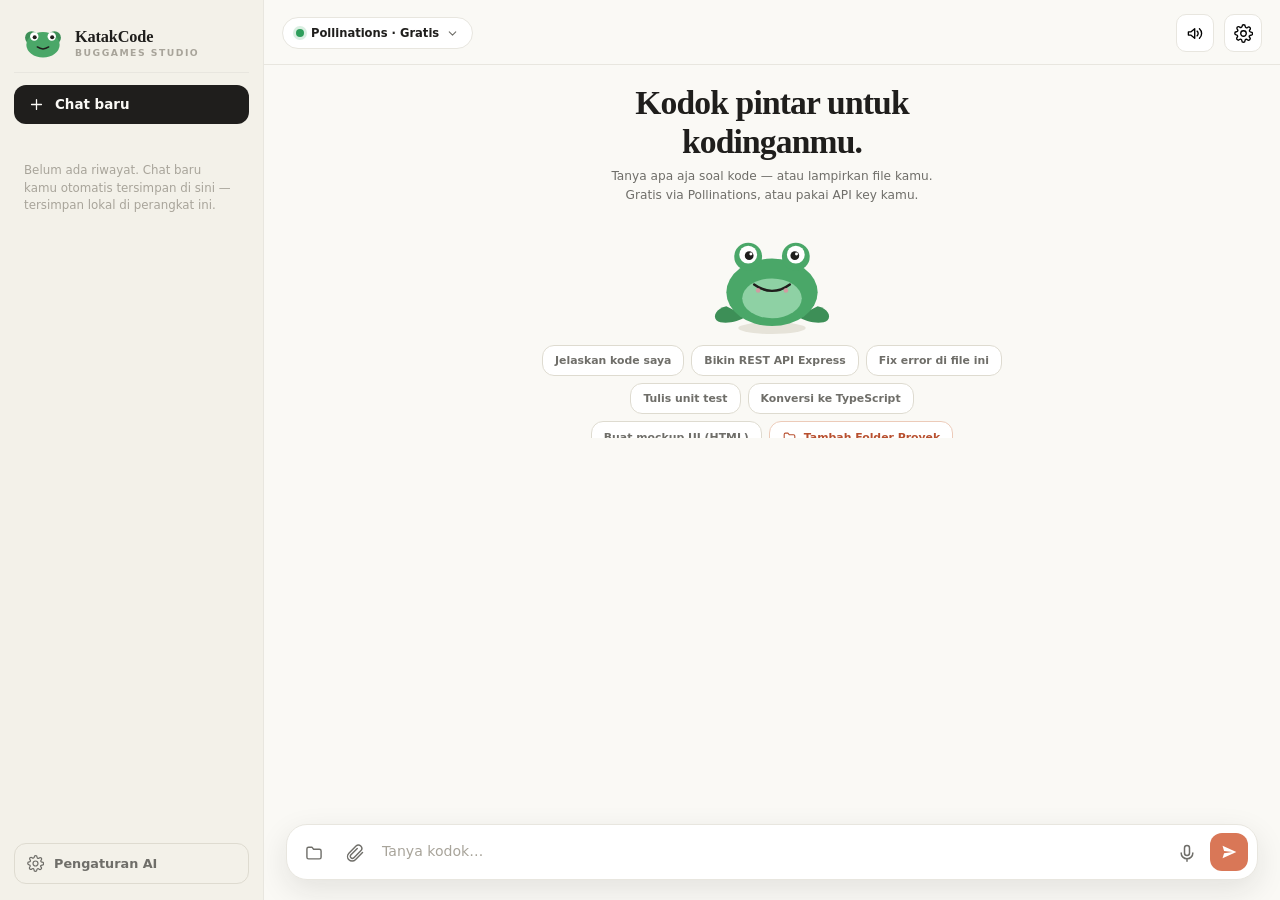
==== commit 6f706c18: "Media inline di chat (foto/video), mic UX + pesan error jelas, mockup konsep KatakCode GO" ====
--- a/index.html
+++ b/index.html
@@ -92,6 +92,7 @@
       <button class="chip">Fix error di file ini</button>
       <button class="chip">Tulis unit test</button>
       <button class="chip">Konversi ke TypeScript</button>
+      <button class="chip">Buat mockup UI (HTML)</button>
       <button class="chip chip-project" id="emptyAddProject"><svg><use href="#i-folder"/></svg>Tambah Folder Proyek</button>
     </div>
   </div>
@@ -113,7 +114,7 @@
   </div>
 </main>
 
-<input type="file" id="fileInput" accept=".js,.ts,.jsx,.tsx,.py,.java,.c,.cpp,.h,.cs,.go,.rs,.rb,.php,.swift,.kt,.html,.css,.scss,.vue,.svelte,.json,.md,.txt,.yml,.yaml,.toml,.sql,.env,.gitignore,.sh,.bat,.ps1" multiple hidden />
+<input type="file" id="fileInput" accept="image/*,video/*,.js,.ts,.jsx,.tsx,.py,.java,.c,.cpp,.h,.cs,.go,.rs,.rb,.php,.swift,.kt,.html,.css,.scss,.vue,.svelte,.json,.md,.txt,.yml,.yaml,.toml,.sql,.env,.gitignore,.sh,.bat,.ps1" multiple hidden />
 <input type="file" id="projectInput" webkitdirectory multiple hidden />
 
 <!-- ===== PENGATURAN AI (layar penuh) ===== -->
@@ -147,6 +148,15 @@
   </div>
 </div>
 
+<!-- ===== PREVIEW HTML (dari code block) ===== -->
+<div class="preview-modal" id="previewModal" hidden role="dialog" aria-label="Preview HTML">
+  <div class="preview-head">
+    <span class="preview-title">PREVIEW</span>
+    <button class="sq-btn small" id="closePreview" aria-label="Tutup preview"><svg><use href="#i-close"/></svg></button>
+  </div>
+  <iframe id="previewFrame" sandbox="allow-scripts" title="Preview HTML dari KatakCode"></iframe>
+</div>
+
 <div class="toast" id="toast" role="status" aria-live="polite"></div>
 
 <script src="app.js"></script>
--- a/styles.css
+++ b/styles.css
@@ -203,6 +203,7 @@
 .link-url { color: #1a5dc4; font-family: var(--sans); font-size: .72rem; font-weight: 600; white-space: nowrap; overflow: hidden; text-overflow: ellipsis; }
 
 /* Code block */
+.code-actions { display: flex; gap: 6px; }
 .codeblock { background: var(--code-bg); border: 1px solid var(--code-line); border-radius: 14px; overflow: hidden; margin: 9px 0; }
 .code-head { display: flex; justify-content: space-between; align-items: center; padding: 7px 12px; background: var(--code-panel); border-bottom: 1px solid var(--code-line); font-family: var(--sans); font-size: .62rem; color: #a8a49a; }
 .copy-btn { background: none; border: 1px solid var(--code-line); color: #c8c4b8; border-radius: 7px; font-size: .6rem; padding: 4px 9px; cursor: pointer; font-family: var(--sans); }
@@ -229,6 +230,14 @@
 .project-chip b { color: var(--coral-deep); max-width: 110px; overflow: hidden; text-overflow: ellipsis; white-space: nowrap; }
 .chip-project { display: inline-flex; align-items: center; gap: 7px; color: var(--coral-deep); border-color: #eccbb9; }
 .chip-project svg { width: 15px; height: 15px; stroke: var(--coral); stroke-width: 1.8; fill: none; stroke-linecap: round; stroke-linejoin: round; }
+.cicon.listening { color: #b3261e; animation: micPulse 1s ease-in-out infinite; background: #fdf0ee; }
+@keyframes micPulse { 0%,100% { box-shadow: 0 0 0 0 rgba(179,38,30,.35); } 50% { box-shadow: 0 0 0 7px rgba(179,38,30,.12); } }
+.media-chips { align-items: flex-end; }
+.media-chip { max-width: 260px; }
+.chip-thumb { width: 38px; height: 38px; object-fit: cover; border-radius: 8px; flex: 0 0 auto; }
+.msg-img { max-width: 240px; max-height: 240px; border-radius: 14px; border: 1px solid var(--line); object-fit: cover; }
+.msg-video { max-width: 280px; width: 100%; border-radius: 14px; background: #000; aspect-ratio: 16/9; }
+.msg .attach-chips.media-chips { margin-bottom: 6px; }
 .attach-row .file-chip { max-width: 220px; padding-right: 7px; }
 .attach-row .file-chip button { background: none; border: 0; color: var(--faint); cursor: pointer; display: grid; place-items: center; padding: 0; width: 18px; height: 18px; }
 .attach-row .file-chip button svg { width: 13px; height: 13px; stroke-width: 2; }
@@ -292,6 +301,12 @@
 .btn-danger-ghost:hover { background: #fdf0ee; }
 .btn-danger-ghost svg { width: 17px; height: 17px; }
 .credit { text-align: center; font-family: var(--sans); font-size: .62rem; color: var(--faint); margin-top: 18px; }
+
+/* ================= PREVIEW MODAL ================= */
+.preview-modal { position: fixed; inset: 0; z-index: 55; background: #26241f; display: flex; flex-direction: column; animation: settingsIn .25s ease; }
+.preview-head { display: flex; align-items: center; justify-content: space-between; padding: calc(10px + env(safe-area-inset-top)) 14px 10px; border-bottom: 1px solid var(--line-2); background: var(--cream); }
+.preview-title { font-family: var(--sans); font-size: .68rem; font-weight: 800; letter-spacing: .18em; color: var(--dim); }
+#previewFrame { flex: 1; border: 0; background: #fff; }
 
 /* ================= TOAST ================= */
 .toast {
